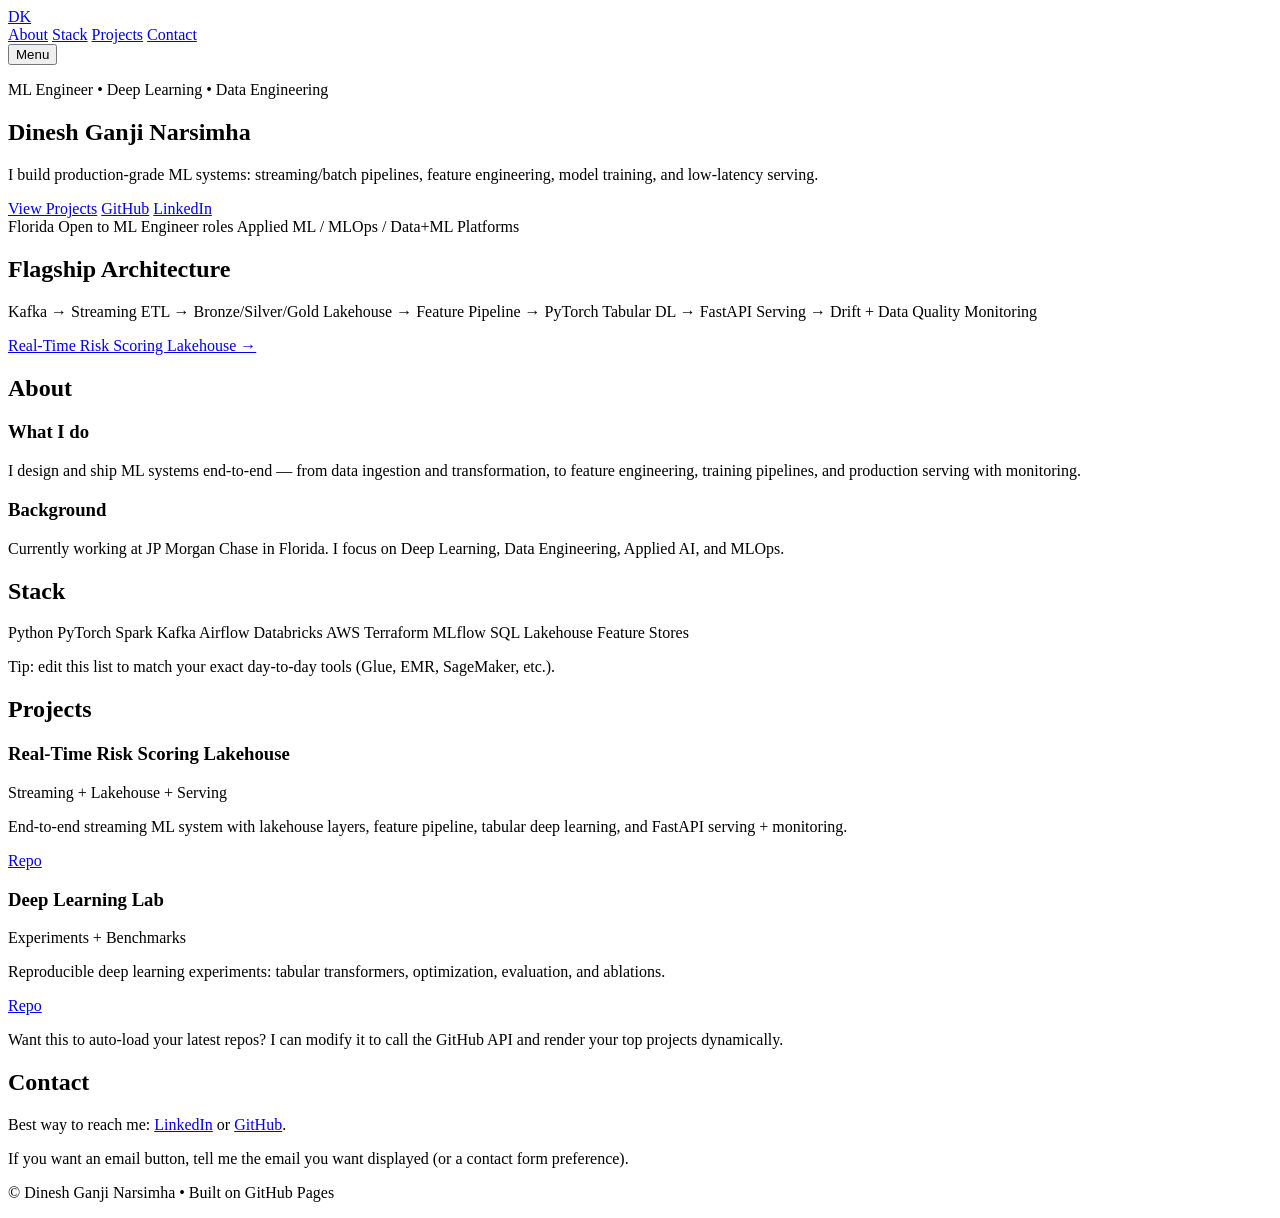
==== docs/index.html @ 75759579 "Add initial HTML structure for personal website" ====
<!doctype html>
<html lang="en">
<head>
  <meta charset="utf-8" />
  <meta name="viewport" content="width=device-width,initial-scale=1" />
  <title>Dinesh Ganji Narsimha | ML Engineer</title>
  <meta name="description" content="ML Engineer (Deep Learning + Data Engineering). Production-grade ML systems: streaming/batch pipelines, feature engineering, training, and low-latency serving." />

  <link rel="preconnect" href="https://fonts.googleapis.com">
  <link rel="preconnect" href="https://fonts.gstatic.com" crossorigin>
  <link href="https://fonts.googleapis.com/css2?family=Inter:wght@400;500;600;700&display=swap" rel="stylesheet">
 
  <link rel="stylesheet" href="styles.css" />
</head>

<body>
  <header class="container header">
    <a class="logo" href="#top">DK</a>

    <nav class="nav" aria-label="Primary">
      <a href="#about">About</a>
      <a href="#skills">Stack</a>
      <a href="#projects">Projects</a>
      <a href="#contact">Contact</a>
    </nav>

    <button class="btn ghost mobile-menu" type="button" aria-label="Toggle menu">
      Menu
    </button>
  </header>

  <main id="top">
    <section class="container hero">
      <div class="hero-left">
        <p class="eyebrow">ML Engineer • Deep Learning • Data Engineering</p>
        <h1>Dinesh Ganji Narsimha</h1>
        <p class="subhead">
          I build production-grade ML systems: streaming/batch pipelines, feature engineering, model training,
          and low-latency serving.
        </p>

        <div class="cta">
          <a class="btn primary" href="#projects">View Projects</a>
          <a class="btn" href="https://github.com/dineshkgn" target="_blank" rel="noreferrer">GitHub</a>
          <a class="btn" href="https://www.linkedin.com/in/dineshkgn/" target="_blank" rel="noreferrer">LinkedIn</a>
        </div>

        <div class="meta">
          <span class="pill">Florida</span>
          <span class="pill">Open to ML Engineer roles</span>
          <span class="pill">Applied ML / MLOps / Data+ML Platforms</span>
        </div>
      </div>

      <div class="hero-right">
        <div class="card highlight">
          <h2>Flagship Architecture</h2>
          <p class="muted">
            Kafka → Streaming ETL → Bronze/Silver/Gold Lakehouse → Feature Pipeline →
            PyTorch Tabular DL → FastAPI Serving → Drift + Data Quality Monitoring
          </p>
          <a class="link"
             href="https://github.com/dineshkgn/real-time-risk-scoring-lakehouse"
             target="_blank" rel="noreferrer">
            Real-Time Risk Scoring Lakehouse →
          </a>
        </div>
      </div>
    </section>

    <section id="about" class="container section">
      <h2>About</h2>
      <div class="grid-2">
        <div class="card">
          <h3>What I do</h3>
          <p>
            I design and ship ML systems end-to-end — from data ingestion and transformation,
            to feature engineering, training pipelines, and production serving with monitoring.
          </p>
        </div>
        <div class="card">
          <h3>Background</h3>
          <p>
            Currently working at JP Morgan Chase in Florida. I focus on Deep Learning, Data Engineering,
            Applied AI, and MLOps.
          </p>
        </div>
      </div>
    </section>

    <section id="skills" class="container section">
      <h2>Stack</h2>

      <div class="card">
        <div class="chips">
          <span class="chip">Python</span>
          <span class="chip">PyTorch</span>
          <span class="chip">Spark</span>
          <span class="chip">Kafka</span>
          <span class="chip">Airflow</span>
          <span class="chip">Databricks</span>
          <span class="chip">AWS</span>
          <span class="chip">Terraform</span>
          <span class="chip">MLflow</span>
          <span class="chip">SQL</span>
          <span class="chip">Lakehouse</span>
          <span class="chip">Feature Stores</span>
        </div>

        <p class="muted small">
          Tip: edit this list to match your exact day-to-day tools (Glue, EMR, SageMaker, etc.).
        </p>
      </div>
    </section>

    <section id="projects" class="container section">
      <h2>Projects</h2>

      <div class="grid-2">
        <article class="card project">
          <div class="project-top">
            <h3>Real-Time Risk Scoring Lakehouse</h3>
            <span class="pill">Streaming + Lakehouse + Serving</span>
          </div>
          <p class="muted">
            End-to-end streaming ML system with lakehouse layers, feature pipeline,
            tabular deep learning, and FastAPI serving + monitoring.
          </p>
          <div class="project-links">
            <a class="btn small" href="https://github.com/dineshkgn/real-time-risk-scoring-lakehouse" target="_blank" rel="noreferrer">
              Repo
            </a>
          </div>
        </article>

        <article class="card project">
          <div class="project-top">
            <h3>Deep Learning Lab</h3>
            <span class="pill">Experiments + Benchmarks</span>
          </div>
          <p class="muted">
            Reproducible deep learning experiments: tabular transformers, optimization,
            evaluation, and ablations.
          </p>
          <div class="project-links">
            <a class="btn small" href="https://github.com/dineshkgn/deep-learning-lab" target="_blank" rel="noreferrer">
              Repo
            </a>
          </div>
        </article>
      </div>

      <div class="card subtle">
        <p class="muted">
          Want this to auto-load your latest repos? I can modify it to call the GitHub API and render your top projects dynamically.
        </p>
      </div>
    </section>

    <section id="contact" class="container section">
      <h2>Contact</h2>
      <div class="card">
        <p>
          Best way to reach me:
          <a class="link" href="https://www.linkedin.com/in/dineshkgn/" target="_blank" rel="noreferrer">LinkedIn</a>
          or
          <a class="link" href="https://github.com/dineshkgn" target="_blank" rel="noreferrer">GitHub</a>.
        </p>
        <p class="muted small">
          If you want an email button, tell me the email you want displayed (or a contact form preference).
        </p>
      </div>
    </section>
  </main>

  <footer class="container footer">
    <p class="muted small">© <span id="year"></span> Dinesh Ganji Narsimha • Built on GitHub Pages</p>
  </footer>

  <script src="script.js"></script>
</body>
</html>
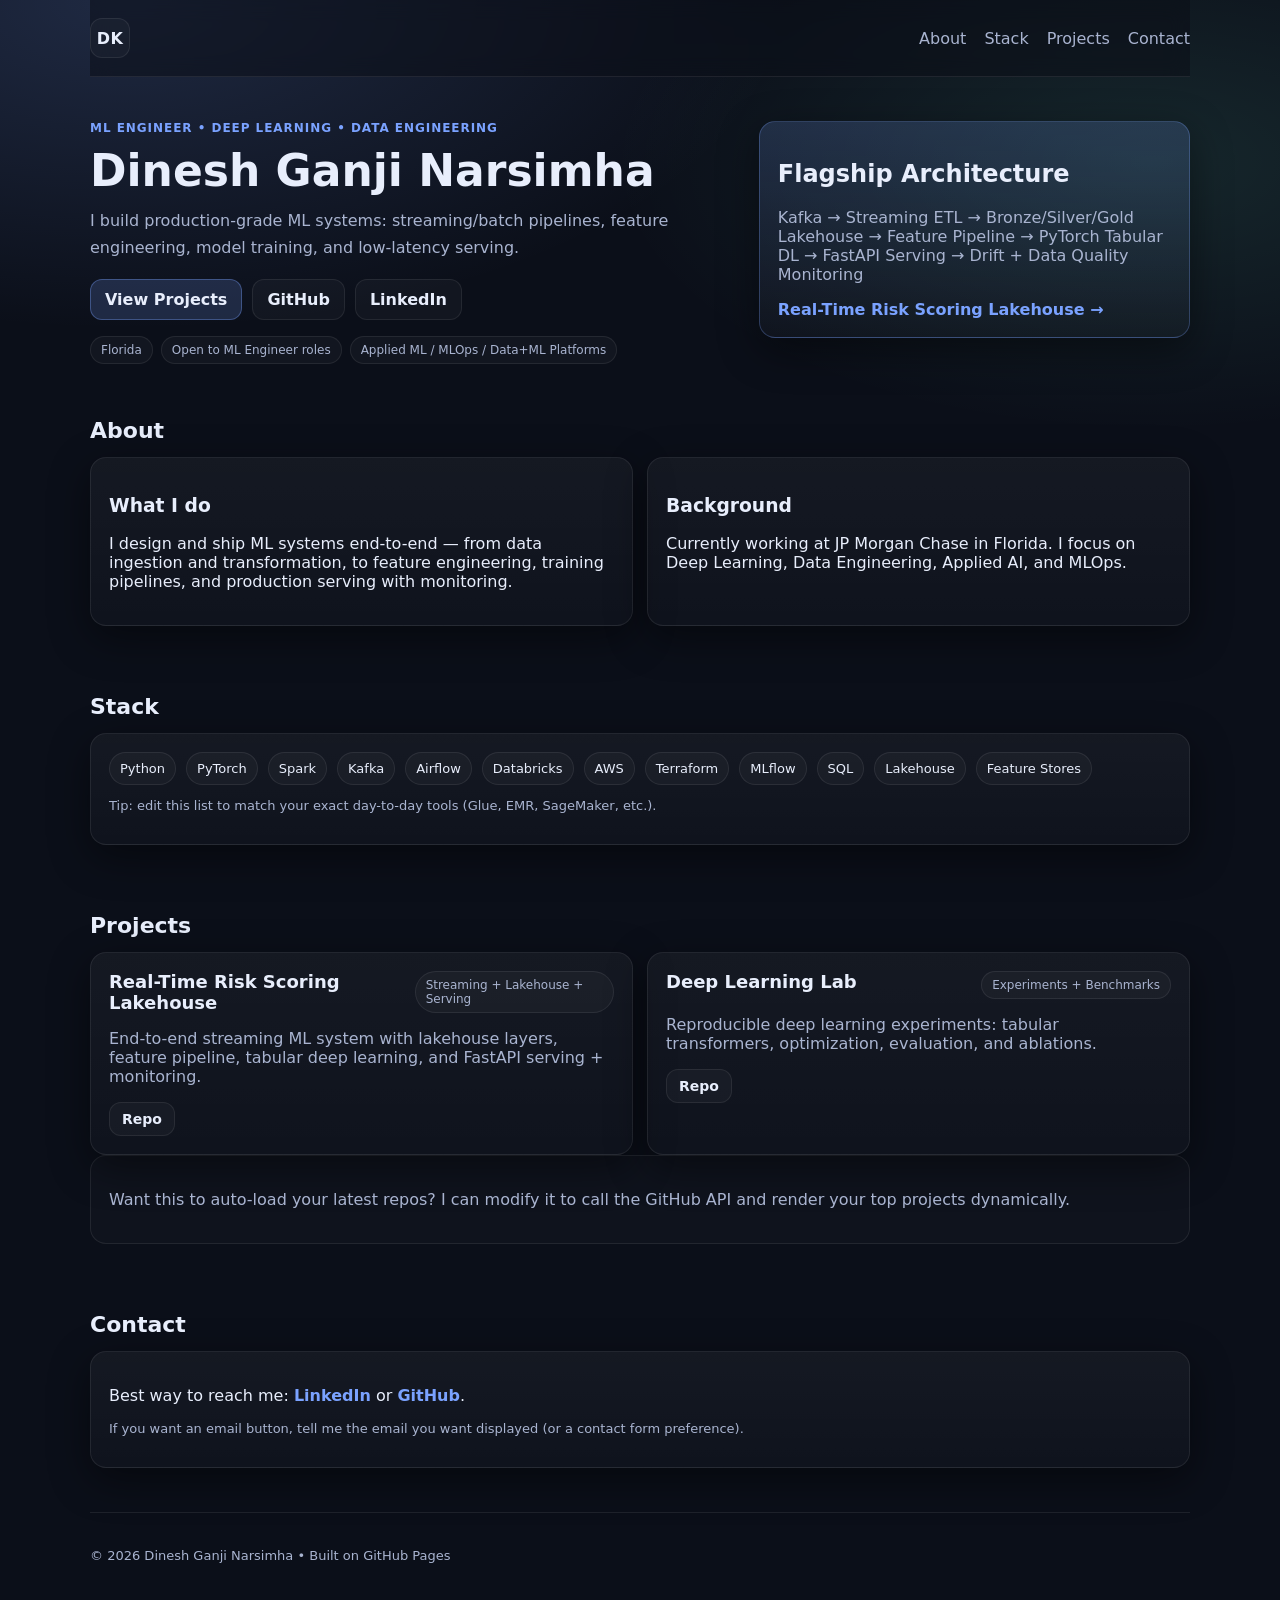
==== commit b8dc3f5b: "Fix formatting in index.html" ====
--- a/docs/index.html
+++ b/docs/index.html
@@ -9,7 +9,7 @@
   <link rel="preconnect" href="https://fonts.googleapis.com">
   <link rel="preconnect" href="https://fonts.gstatic.com" crossorigin>
   <link href="https://fonts.googleapis.com/css2?family=Inter:wght@400;500;600;700&display=swap" rel="stylesheet">
- 
+  
   <link rel="stylesheet" href="styles.css" />
 </head>
 
--- a/docs/styles.css
+++ b/docs/styles.css
@@ -0,0 +1,196 @@
+:root{
+  --bg:#0b0f19;
+  --panel:#11172a;
+  --panel2:#0f1526;
+  --text:#e8eefc;
+  --muted:#a9b4d0;
+  --brand:#7aa2ff;
+  --border:rgba(255,255,255,.08);
+  --shadow: 0 12px 40px rgba(0,0,0,.45);
+  --radius:16px;
+}
+
+*{ box-sizing:border-box; }
+html{ scroll-behavior:smooth; }
+body{
+  margin:0;
+  font-family: Inter, system-ui, -apple-system, Segoe UI, Roboto, Arial, sans-serif;
+  background: radial-gradient(1200px 600px at 10% 0%, rgba(122,162,255,.18), transparent 55%),
+              radial-gradient(900px 450px at 90% 10%, rgba(120,255,214,.10), transparent 60%),
+              var(--bg);
+  color:var(--text);
+}
+
+a{ color:inherit; text-decoration:none; }
+.container{ width:min(1100px, 92%); margin:0 auto; }
+
+.header{
+  display:flex;
+  align-items:center;
+  justify-content:space-between;
+  padding:18px 0;
+  position:sticky;
+  top:0;
+  backdrop-filter: blur(10px);
+  background: rgba(11,15,25,.55);
+  border-bottom:1px solid var(--border);
+  z-index:10;
+}
+
+.logo{
+  width:40px; height:40px;
+  display:grid; place-items:center;
+  border:1px solid var(--border);
+  border-radius:12px;
+  font-weight:700;
+  letter-spacing:.5px;
+  background: rgba(255,255,255,.03);
+}
+
+.nav{
+  display:flex;
+  gap:18px;
+}
+.nav a{
+  color:var(--muted);
+  font-weight:500;
+}
+.nav a:hover{ color:var(--text); }
+
+.btn{
+  display:inline-flex;
+  align-items:center;
+  justify-content:center;
+  gap:8px;
+  padding:10px 14px;
+  border-radius:12px;
+  border:1px solid var(--border);
+  background: rgba(255,255,255,.03);
+  color:var(--text);
+  font-weight:600;
+  box-shadow: none;
+  transition: transform .12s ease, background .12s ease, border-color .12s ease;
+}
+.btn:hover{
+  transform: translateY(-1px);
+  background: rgba(255,255,255,.06);
+  border-color: rgba(255,255,255,.14);
+}
+.btn.primary{
+  background: rgba(122,162,255,.18);
+  border-color: rgba(122,162,255,.35);
+}
+.btn.ghost{ display:none; }
+.btn.small{ padding:8px 12px; font-size:14px; }
+
+.hero{
+  display:grid;
+  grid-template-columns: 1.2fr .8fr;
+  gap:22px;
+  padding:44px 0 20px;
+}
+.eyebrow{
+  color:var(--brand);
+  font-weight:700;
+  letter-spacing:.08em;
+  text-transform:uppercase;
+  font-size:12px;
+  margin:0 0 12px;
+}
+h1{
+  margin:0 0 12px;
+  font-size:44px;
+  line-height:1.08;
+}
+.subhead{
+  color:var(--muted);
+  margin:0 0 18px;
+  font-size:16px;
+  line-height:1.7;
+}
+
+.cta{ display:flex; gap:10px; flex-wrap:wrap; margin:0 0 16px; }
+
+.meta{ display:flex; gap:8px; flex-wrap:wrap; }
+.pill{
+  font-size:12px;
+  color:var(--muted);
+  padding:6px 10px;
+  border:1px solid var(--border);
+  border-radius:999px;
+  background: rgba(255,255,255,.03);
+}
+
+.section{ padding:34px 0; }
+.section h2{
+  margin:0 0 14px;
+  font-size:22px;
+}
+.card{
+  background: linear-gradient(180deg, rgba(255,255,255,.045), rgba(255,255,255,.02));
+  border:1px solid var(--border);
+  border-radius: var(--radius);
+  padding:18px;
+  box-shadow: var(--shadow);
+}
+.card.subtle{
+  background: rgba(255,255,255,.02);
+  box-shadow:none;
+}
+.card.highlight{
+  background: linear-gradient(180deg, rgba(122,162,255,.18), rgba(255,255,255,.02));
+  border-color: rgba(122,162,255,.28);
+}
+
+.grid-2{
+  display:grid;
+  grid-template-columns: 1fr 1fr;
+  gap:14px;
+}
+
+.project-top{
+  display:flex;
+  align-items:flex-start;
+  justify-content:space-between;
+  gap:10px;
+}
+.project h3{ margin:0; font-size:18px; }
+.project-links{ display:flex; gap:10px; margin-top:14px; }
+
+.muted{ color:var(--muted); }
+.small{ font-size:13px; }
+
+.link{
+  color:var(--brand);
+  font-weight:700;
+}
+.link:hover{ text-decoration: underline; }
+
+.chips{
+  display:flex;
+  flex-wrap:wrap;
+  gap:10px;
+}
+.chip{
+  padding:8px 10px;
+  border-radius:999px;
+  background: rgba(255,255,255,.03);
+  border:1px solid var(--border);
+  font-size:13px;
+  color: var(--text);
+}
+
+.footer{
+  padding:22px 0 40px;
+  border-top:1px solid var(--border);
+  margin-top:10px;
+}
+
+/* Responsive */
+@media (max-width: 860px){
+  .hero{ grid-template-columns: 1fr; }
+  h1{ font-size:36px; }
+  .grid-2{ grid-template-columns: 1fr; }
+  .nav{ display:none; }
+  .btn.ghost{ display:inline-flex; }
+}
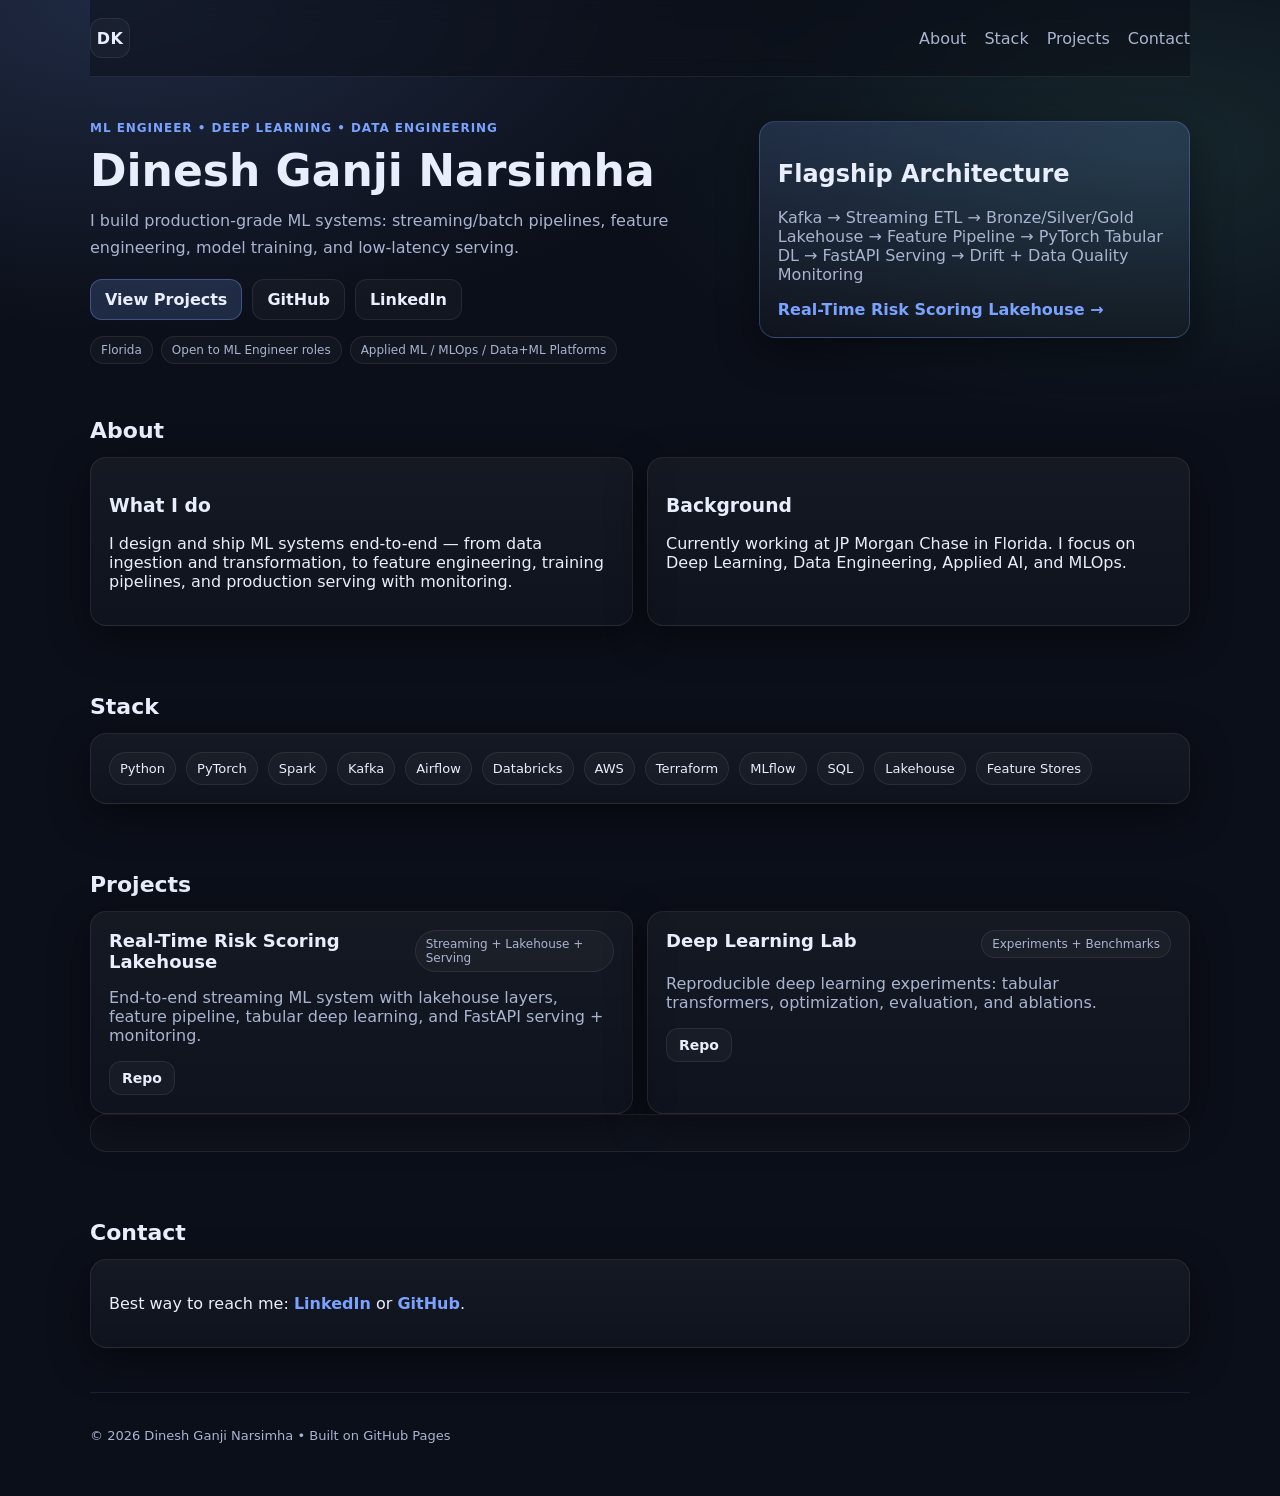
==== commit da0c910f: "Remove customization tips from index.html Removed tips and suggestions for customization in the inde" ====
--- a/docs/index.html
+++ b/docs/index.html
@@ -5,7 +5,7 @@
   <meta name="viewport" content="width=device-width,initial-scale=1" />
   <title>Dinesh Ganji Narsimha | ML Engineer</title>
   <meta name="description" content="ML Engineer (Deep Learning + Data Engineering). Production-grade ML systems: streaming/batch pipelines, feature engineering, training, and low-latency serving." />
-
+ 
   <link rel="preconnect" href="https://fonts.googleapis.com">
   <link rel="preconnect" href="https://fonts.gstatic.com" crossorigin>
   <link href="https://fonts.googleapis.com/css2?family=Inter:wght@400;500;600;700&display=swap" rel="stylesheet">
@@ -107,9 +107,6 @@
           <span class="chip">Feature Stores</span>
         </div>
 
-        <p class="muted small">
-          Tip: edit this list to match your exact day-to-day tools (Glue, EMR, SageMaker, etc.).
-        </p>
       </div>
     </section>
 
@@ -151,9 +148,7 @@
       </div>
 
       <div class="card subtle">
-        <p class="muted">
-          Want this to auto-load your latest repos? I can modify it to call the GitHub API and render your top projects dynamically.
-        </p>
+
       </div>
     </section>
 
@@ -166,9 +161,6 @@
           or
           <a class="link" href="https://github.com/dineshkgn" target="_blank" rel="noreferrer">GitHub</a>.
         </p>
-        <p class="muted small">
-          If you want an email button, tell me the email you want displayed (or a contact form preference).
-        </p>
       </div>
     </section>
   </main>
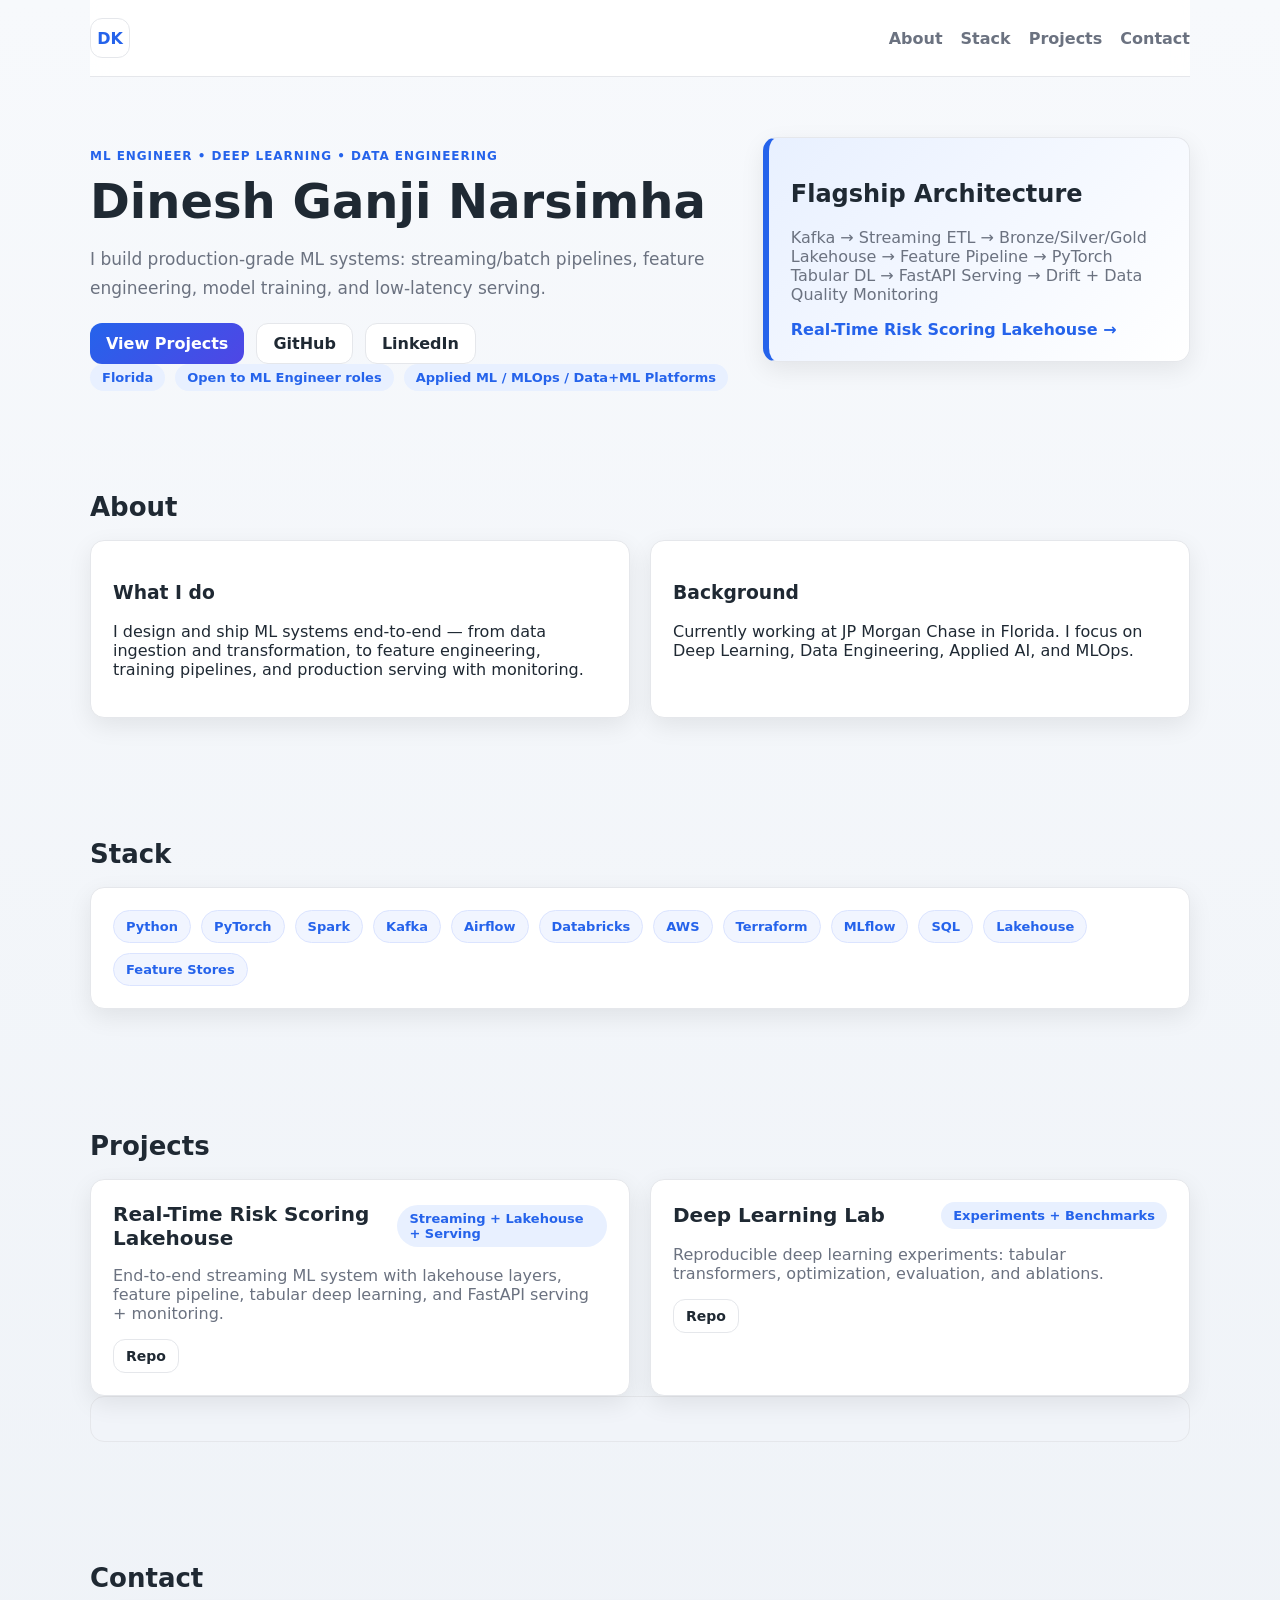
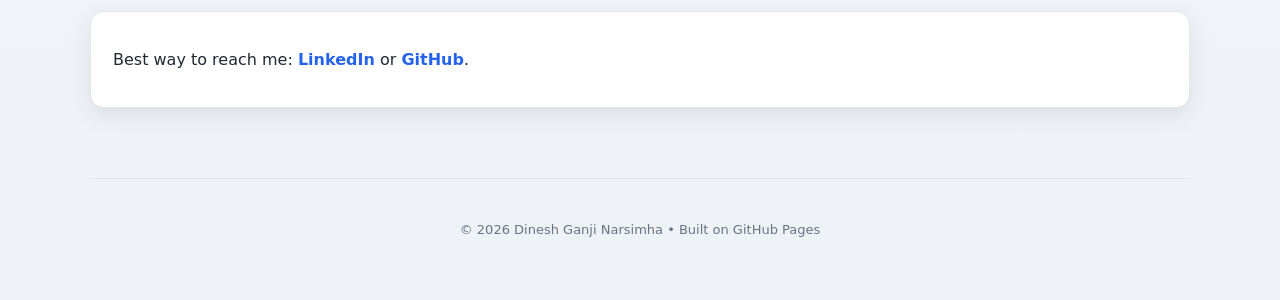
==== commit 739cc7e8: "Fix formatting in index.html" ====
--- a/docs/index.html
+++ b/docs/index.html
@@ -5,11 +5,11 @@
   <meta name="viewport" content="width=device-width,initial-scale=1" />
   <title>Dinesh Ganji Narsimha | ML Engineer</title>
   <meta name="description" content="ML Engineer (Deep Learning + Data Engineering). Production-grade ML systems: streaming/batch pipelines, feature engineering, training, and low-latency serving." />
- 
+  
   <link rel="preconnect" href="https://fonts.googleapis.com">
   <link rel="preconnect" href="https://fonts.gstatic.com" crossorigin>
   <link href="https://fonts.googleapis.com/css2?family=Inter:wght@400;500;600;700&display=swap" rel="stylesheet">
-  
+   
   <link rel="stylesheet" href="styles.css" />
 </head>
 
--- a/docs/styles.css
+++ b/docs/styles.css
@@ -1,29 +1,30 @@
 :root{
-  --bg:#0b0f19;
-  --panel:#11172a;
-  --panel2:#0f1526;
-  --text:#e8eefc;
-  --muted:#a9b4d0;
-  --brand:#7aa2ff;
-  --border:rgba(255,255,255,.08);
-  --shadow: 0 12px 40px rgba(0,0,0,.45);
-  --radius:16px;
+  --bg:#f7f9fc;
+  --panel:#ffffff;
+  --panel2:#f1f4f9;
+  --text:#1f2933;
+  --muted:#6b7280;
+  --brand:#2563eb;      /* blue */
+  --brand2:#22c55e;    /* green accent */
+  --border:#e5e7eb;
+  --shadow: 0 8px 24px rgba(0,0,0,.08);
+  --radius:14px;
 }
 
 *{ box-sizing:border-box; }
 html{ scroll-behavior:smooth; }
+
 body{
   margin:0;
   font-family: Inter, system-ui, -apple-system, Segoe UI, Roboto, Arial, sans-serif;
-  background: radial-gradient(1200px 600px at 10% 0%, rgba(122,162,255,.18), transparent 55%),
-              radial-gradient(900px 450px at 90% 10%, rgba(120,255,214,.10), transparent 60%),
-              var(--bg);
+  background: linear-gradient(180deg, #f7f9fc, #eef2f7);
   color:var(--text);
 }
 
 a{ color:inherit; text-decoration:none; }
 .container{ width:min(1100px, 92%); margin:0 auto; }
 
+/* Header */
 .header{
   display:flex;
   align-items:center;
@@ -31,8 +32,8 @@
   padding:18px 0;
   position:sticky;
   top:0;
-  backdrop-filter: blur(10px);
-  background: rgba(11,15,25,.55);
+  background: rgba(255,255,255,.9);
+  backdrop-filter: blur(8px);
   border-bottom:1px solid var(--border);
   z-index:10;
 }
@@ -43,8 +44,8 @@
   border:1px solid var(--border);
   border-radius:12px;
   font-weight:700;
-  letter-spacing:.5px;
-  background: rgba(255,255,255,.03);
+  background: var(--panel);
+  color:var(--brand);
 }
 
 .nav{
@@ -53,110 +54,123 @@
 }
 .nav a{
   color:var(--muted);
-  font-weight:500;
-}
-.nav a:hover{ color:var(--text); }
-
+  font-weight:600;
+}
+.nav a:hover{ color:var(--brand); }
+
+/* Buttons */
 .btn{
   display:inline-flex;
   align-items:center;
   justify-content:center;
   gap:8px;
-  padding:10px 14px;
+  padding:10px 16px;
   border-radius:12px;
   border:1px solid var(--border);
-  background: rgba(255,255,255,.03);
+  background: white;
   color:var(--text);
   font-weight:600;
-  box-shadow: none;
-  transition: transform .12s ease, background .12s ease, border-color .12s ease;
+  transition: all .15s ease;
 }
 .btn:hover{
   transform: translateY(-1px);
-  background: rgba(255,255,255,.06);
-  border-color: rgba(255,255,255,.14);
-}
+  box-shadow: var(--shadow);
+}
+
 .btn.primary{
-  background: rgba(122,162,255,.18);
-  border-color: rgba(122,162,255,.35);
-}
+  background: linear-gradient(135deg, var(--brand), #4f46e5);
+  color:white;
+  border:none;
+}
+
+.btn.small{ padding:8px 12px; font-size:14px; }
 .btn.ghost{ display:none; }
-.btn.small{ padding:8px 12px; font-size:14px; }
-
+
+/* Hero */
 .hero{
   display:grid;
   grid-template-columns: 1.2fr .8fr;
-  gap:22px;
-  padding:44px 0 20px;
-}
+  gap:32px;
+  padding:60px 0 30px;
+}
+
 .eyebrow{
   color:var(--brand);
   font-weight:700;
   letter-spacing:.08em;
   text-transform:uppercase;
   font-size:12px;
-  margin:0 0 12px;
-}
+  margin-bottom:12px;
+}
+
 h1{
   margin:0 0 12px;
-  font-size:44px;
-  line-height:1.08;
-}
+  font-size:48px;
+  line-height:1.1;
+}
+
 .subhead{
   color:var(--muted);
-  margin:0 0 18px;
-  font-size:16px;
+  font-size:17px;
   line-height:1.7;
-}
-
-.cta{ display:flex; gap:10px; flex-wrap:wrap; margin:0 0 16px; }
-
-.meta{ display:flex; gap:8px; flex-wrap:wrap; }
+  margin-bottom:20px;
+}
+
+.cta{ display:flex; gap:12px; flex-wrap:wrap; }
+
+.meta{ display:flex; gap:10px; flex-wrap:wrap; }
 .pill{
-  font-size:12px;
-  color:var(--muted);
-  padding:6px 10px;
-  border:1px solid var(--border);
+  font-size:13px;
+  color:var(--brand);
+  padding:6px 12px;
   border-radius:999px;
-  background: rgba(255,255,255,.03);
-}
-
-.section{ padding:34px 0; }
+  background:#e8f0ff;
+  font-weight:600;
+}
+
+/* Sections */
+.section{ padding:50px 0; }
 .section h2{
-  margin:0 0 14px;
-  font-size:22px;
-}
+  margin-bottom:18px;
+  font-size:26px;
+}
+
+/* Cards */
 .card{
-  background: linear-gradient(180deg, rgba(255,255,255,.045), rgba(255,255,255,.02));
+  background: var(--panel);
   border:1px solid var(--border);
   border-radius: var(--radius);
-  padding:18px;
+  padding:22px;
   box-shadow: var(--shadow);
 }
+
+.card.highlight{
+  background: linear-gradient(135deg, #e8f0ff, #ffffff);
+  border-left:6px solid var(--brand);
+}
+
 .card.subtle{
-  background: rgba(255,255,255,.02);
+  background: var(--panel2);
   box-shadow:none;
-}
-.card.highlight{
-  background: linear-gradient(180deg, rgba(122,162,255,.18), rgba(255,255,255,.02));
-  border-color: rgba(122,162,255,.28);
 }
 
 .grid-2{
   display:grid;
   grid-template-columns: 1fr 1fr;
-  gap:14px;
-}
+  gap:20px;
+}
+
+/* Projects */
+.project h3{ margin:0; font-size:20px; }
+.project-links{ margin-top:14px; }
 
 .project-top{
   display:flex;
-  align-items:flex-start;
   justify-content:space-between;
-  gap:10px;
-}
-.project h3{ margin:0; font-size:18px; }
-.project-links{ display:flex; gap:10px; margin-top:14px; }
-
+  align-items:center;
+}
+
+/* Text helpers */
 .muted{ color:var(--muted); }
 .small{ font-size:13px; }
 
@@ -166,30 +180,34 @@
 }
 .link:hover{ text-decoration: underline; }
 
+/* Chips */
 .chips{
   display:flex;
   flex-wrap:wrap;
   gap:10px;
 }
 .chip{
-  padding:8px 10px;
+  padding:8px 12px;
   border-radius:999px;
-  background: rgba(255,255,255,.03);
-  border:1px solid var(--border);
+  background:#f1f5ff;
+  border:1px solid #dbe4ff;
   font-size:13px;
-  color: var(--text);
-}
-
+  color: var(--brand);
+  font-weight:600;
+}
+
+/* Footer */
 .footer{
-  padding:22px 0 40px;
+  padding:30px 0 50px;
   border-top:1px solid var(--border);
-  margin-top:10px;
+  margin-top:20px;
+  text-align:center;
 }
 
 /* Responsive */
 @media (max-width: 860px){
   .hero{ grid-template-columns: 1fr; }
-  h1{ font-size:36px; }
+  h1{ font-size:38px; }
   .grid-2{ grid-template-columns: 1fr; }
   .nav{ display:none; }
   .btn.ghost{ display:inline-flex; }
